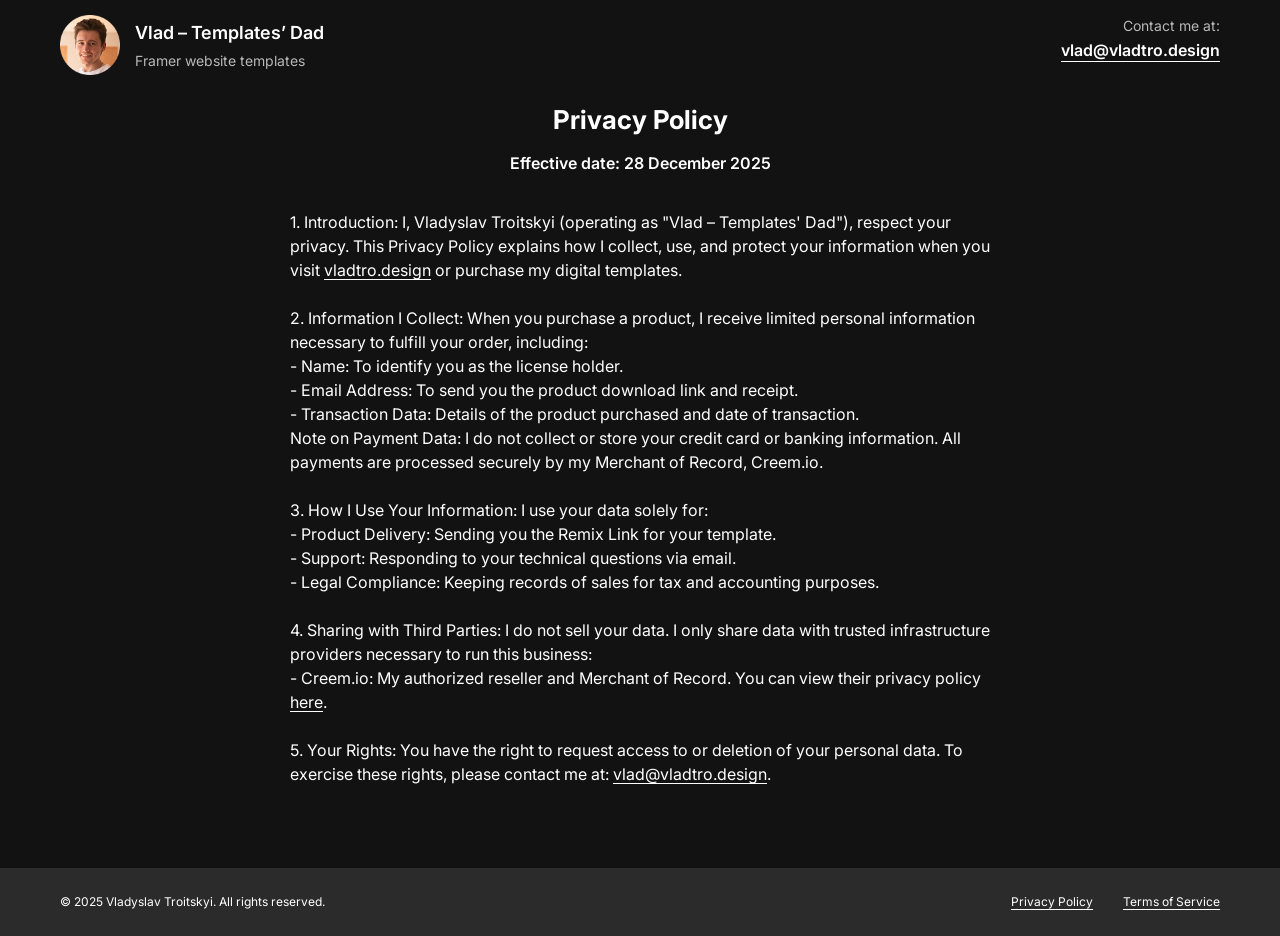
==== privacy-policy/index.html @ 1c3011d7 "Add files via upload" ====
<!DOCTYPE html>
<html lang="en">

<head>
    <meta charset="UTF-8">
    <meta name="viewport" content="width=device-width, initial-scale=1.0">
    <title>Privacy Policy | Vlad – Templates’ Dad</title>

    <link rel="stylesheet" href="../style.css">

    <link rel="preconnect" href="https://fonts.googleapis.com">
    <link rel="preconnect" href="https://fonts.gstatic.com" crossorigin>
    <link href="https://fonts.googleapis.com/css2?family=Inter:wght@400;600;700&display=swap" rel="stylesheet">

    <link rel="icon" type="image/png" href="../img/Vlad-Tro-logo.png">
</head>

<body>

    <header class="header">
        <div class="container">
            <div class="header-wrapper">
                <a href="/" class="logo">
                    <img src="../img/Vlad-Templates-Dad-logo.png" alt="" class="logo-img">
                    <div class="logo-text">
                        <div class="logo-name">Vlad – Templates’ Dad</div>
                        <div class="logo-description">Framer website templates</div>
                    </div>
                </a>
                <div class="contact">
                    <div class="contact-text">Contact me at:</div>
                    <a href="mailto:vlad@vladtro.design" target="_blank" class="contact-email">vlad@vladtro.design</a>
                </div>
            </div>
        </div>
    </header>

    <section class="legal-hero">
        <div class="container">
            <div class="legal-wrapper">
                <div class="legal-top">
                    <h1 class="hero-heading">Privacy Policy</h1>

                    <div class="effective-date">Effective date: 28 December 2025</div>
                </div>

                <p class="legal-text">1. Introduction: I, Vladyslav Troitskyi (operating as "Vlad – Templates' Dad"),
                    respect your privacy. This Privacy Policy explains how I collect, use, and protect your information
                    when you visit <a href="https://vladtro.design">vladtro.design</a> or purchase my digital templates.
                    <br>
                    <br>
                    2. Information I Collect: When you purchase a product, I receive limited personal information
                    necessary to fulfill your order, including:<br>
                    - Name: To identify you as the license holder. <br>
                    - Email Address: To send you the product download link and receipt.<br>
                    - Transaction Data: Details of the product purchased and date of transaction.<br>
                    Note on Payment Data: I do not collect or store your credit card or banking information. All payments are processed securely by my Merchant of Record, Creem.io.
                    <br>
                    <br>
                    3. How I Use Your Information: I use your data solely for:<br>
                    - Product Delivery: Sending you the Remix Link for your template.<br>
                    - Support: Responding to your technical questions via email.<br>
                    - Legal Compliance: Keeping records of sales for tax and accounting purposes.
                    <br>
                    <br>
                    4. Sharing with Third Parties: I do not sell your data. I only share data with trusted infrastructure providers necessary to run this business:<br>
                    - Creem.io: My authorized reseller and Merchant of Record. You can view their privacy policy <a href="https://www.creem.io/privacy" target="_blank">here</a>.
                    <br>
                    <br>
                    5. Your Rights: You have the right to request access to or deletion of your personal data. To exercise these rights, please contact me at: <a href="mailto:vlad@vladtro.design" target="_blank">vlad@vladtro.design</a>.
                </p>
            </div>
        </div>
    </section>

    <footer class="footer">
        <div class="container">
            <div class="footer-wrapper">
                <div>© 2025 Vladyslav Troitskyi. All rights reserved.</div>
                <div class="legal">
                    <a href="../privacy-policy/index.html" class="legal-link">Privacy Policy</a>
                    <a href="../terms-of-service/index.html" class="legal-link">Terms of Service</a>
                </div>
            </div>
        </div>
    </footer>

</body>

</html>
---- style.css ----
*, *::before, *::after {
    box-sizing: border-box;
}

body {
    margin: 0;
    position: relative;
    font-family: 'Inter', sans-serif;
    font-weight: 400;
    line-height: 1.5;
    background-color: #121212; 
    color: #ffffff; 
}

a {
    text-decoration: none;
    color: white;
}

p {
    margin: 0;
}

img {
    max-width: 100%;
    height: auto;
    display: block;
}

.container {
    width: 100%;
    max-width: 1200px;
    padding: 0 20px;
    margin: 0 auto;
}

.header {
    padding: 15px 0;
    padding-bottom: 0;
    position: absolute;
    left: 0;
    right: 0;
    top: 0;
}

.header-wrapper {
    display: flex;
    justify-content: space-between;
}

.logo-img {
    width: 60px;
}

.logo {
    display: flex;
    align-items: center;
    column-gap: 15px;
}

.logo-text {
    display: flex;
    flex-direction: column;
    gap: 4px;
}

.logo-name {
    font-size: 18px;
    font-weight: 600;
}

.logo-description {
    font-size: 14px;
    opacity: .7;
}

.contact {
    text-align: right;
    display: flex;
    flex-direction: column;
    gap: 2px;
}

.contact-text {
    font-size: 14px;
    opacity: .7;
}

.contact-email {
    font-weight: 600;
    text-decoration: underline;
    text-underline-offset: 5px;
    transition: opacity .3s ease;
}

.contact-email:hover, .legal-link:hover, .legal-text a:hover {
    opacity: .7;
}

.hero-wrapper {
    display: flex;
    flex-direction: column;
    gap: 35px;
}

.hero-heading {
    font-size: 26px;
    font-weight: 700;
    text-align: center;
    max-width: 500px;
    margin: 0 auto;
}

.product {
    max-width: 315px;
    background-color: #2B2B2B;
}

.product-top {
    display: flex;
    justify-content: space-between;
    font-weight: 600;
    font-size: 20px;
    width: 100%;
}

.product-inner {
    display: flex;
    flex-direction: column;
    gap: 20px;
    align-items: flex-start;
    padding: 20px 25px;
    padding-bottom: 30px;
}

.product-description {
    font-size: 14px;
    margin: 0;
}

.product-text {
    display: flex;
    flex-direction: column;
    align-items: center;
    gap: 8px;
}

.product-button {
    font-size: 14px;
    font-weight: 600;
    text-transform: uppercase;
    padding: 8px 22px;
    background-color: white;
    color: black;
    font-family: 'Inter', sans-serif;
    transition: background-color .3s ease;
}

.product-button:hover {
    background-color: rgb(193, 193, 193);
}

.hero-products {
    display: flex;
    gap: 30px;
    flex-wrap: wrap;
    justify-content: center;
}

.footer {
    background-color: #2B2B2B;
    padding: 25px 0;
    font-size: 12px;
    position: absolute;
    left: 0;
    right: 0;
    bottom: 0;
}

.footer-wrapper {
    display: flex;
    justify-content: space-between;
}

.legal {
    display: flex;
    gap: 30px;
}

.legal-link, .legal-text a {
    text-decoration: underline;
    text-underline-offset: 3px;
    transition: opacity .3s ease;
}

.hero {
    height: 100vh;
    height: 100dvh;
    min-height: 690px;
    display: flex;
    align-items: center;
    padding-bottom: 40px;
}

.legal-hero {
    padding-top: 100px;
    padding-bottom: 150px;
}

.legal-wrapper {
    text-align: center;
    display: flex;
    flex-direction: column;
    gap: 35px;
}

.effective-date {
    margin-top: 12px;
    font-weight: 600;
}

.legal-text {
    max-width: 700px;
    margin: 0 auto;
    text-align: left;
}
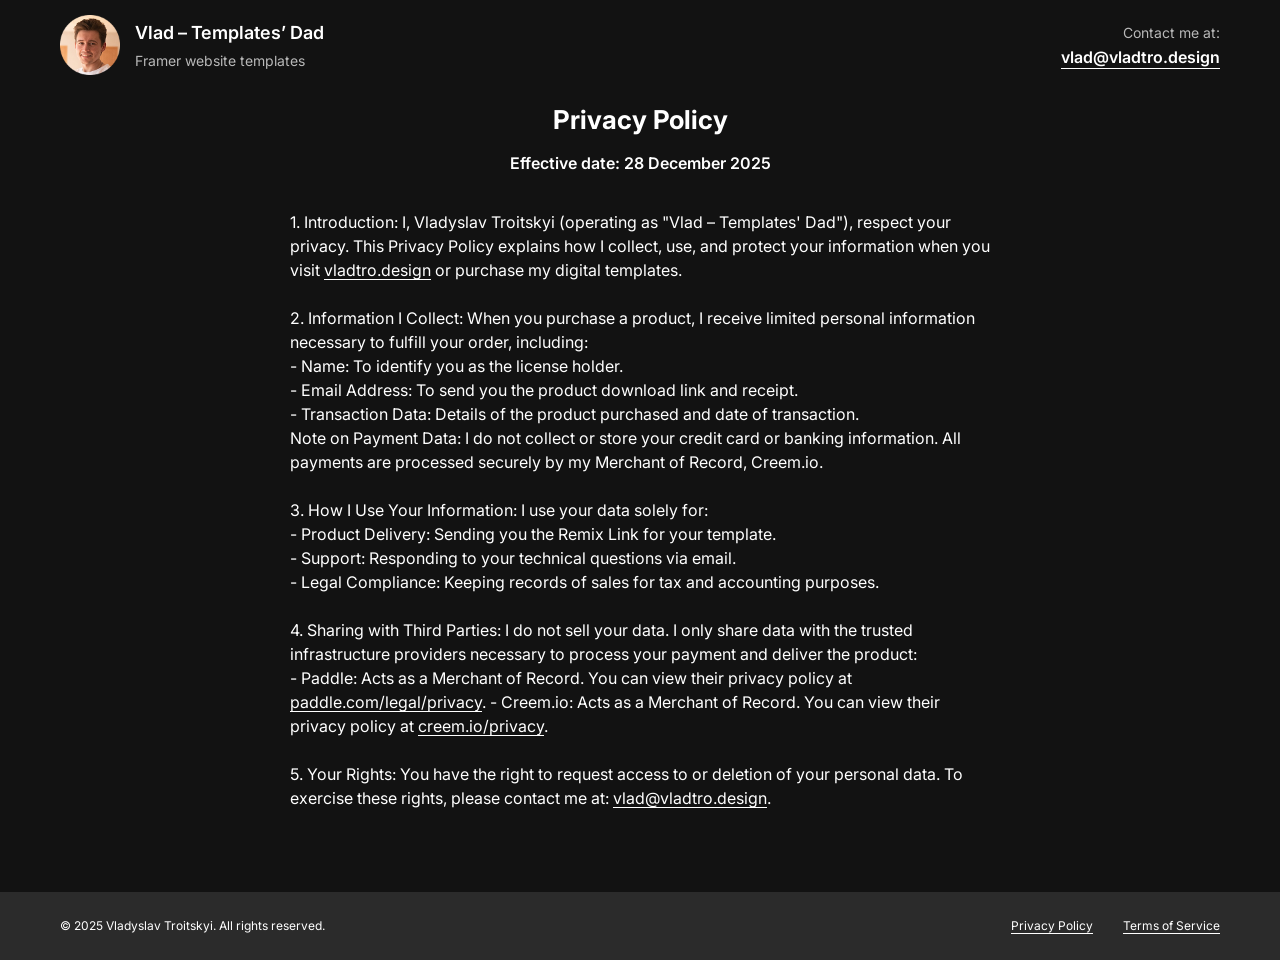
==== commit d691d910: "Revise privacy policy and update effective date Updated the privacy policy to reflect changes in dat" ====
--- a/privacy-policy/index.html
+++ b/privacy-policy/index.html
@@ -63,8 +63,9 @@
                     - Legal Compliance: Keeping records of sales for tax and accounting purposes.
                     <br>
                     <br>
-                    4. Sharing with Third Parties: I do not sell your data. I only share data with trusted infrastructure providers necessary to run this business:<br>
-                    - Creem.io: My authorized reseller and Merchant of Record. You can view their privacy policy <a href="https://www.creem.io/privacy" target="_blank">here</a>.
+                    4. Sharing with Third Parties: I do not sell your data. I only share data with the trusted infrastructure providers necessary to process your payment and deliver the product:<br>
+                    - Paddle: Acts as a Merchant of Record. You can view their privacy policy at <a href="https://www.paddle.com/legal/privacy" target="_blank">paddle.com/legal/privacy</a>.
+                    - Creem.io: Acts as a Merchant of Record. You can view their privacy policy at <a href="https://www.creem.io/privacy" target="_blank">creem.io/privacy</a>.
                     <br>
                     <br>
                     5. Your Rights: You have the right to request access to or deletion of your personal data. To exercise these rights, please contact me at: <a href="mailto:vlad@vladtro.design" target="_blank">vlad@vladtro.design</a>.
@@ -78,8 +79,8 @@
             <div class="footer-wrapper">
                 <div>© 2025 Vladyslav Troitskyi. All rights reserved.</div>
                 <div class="legal">
-                    <a href="../privacy-policy/index.html" class="legal-link">Privacy Policy</a>
-                    <a href="../terms-of-service/index.html" class="legal-link">Terms of Service</a>
+                    <a href="../privacy-policy/" class="legal-link">Privacy Policy</a>
+                    <a href="../terms-of-service/" class="legal-link">Terms of Service</a>
                 </div>
             </div>
         </div>
@@ -87,4 +88,6 @@
 
 </body>
 
-</html>+
+</html>
+
--- a/style.css
+++ b/style.css
@@ -46,6 +46,7 @@
 .header-wrapper {
     display: flex;
     justify-content: space-between;
+    align-items: center;
 }
 
 .logo-img {
@@ -223,4 +224,32 @@
     max-width: 700px;
     margin: 0 auto;
     text-align: left;
-}+}
+
+@media (max-width: 700px) {
+    .hero {
+        height: auto;
+        min-height: auto;
+        padding-top: 180px;
+        padding-bottom: 150px;
+    }
+    
+    .footer-wrapper {
+        flex-direction: column;
+        gap: 10px;
+        align-items: center;
+    }
+
+    .header-wrapper {
+        flex-direction: column;
+        gap: 15px;
+    }
+    
+    .contact-text {
+        display: none;
+    }
+    .legal-hero {
+        padding-top: 180px;
+    }
+}
+
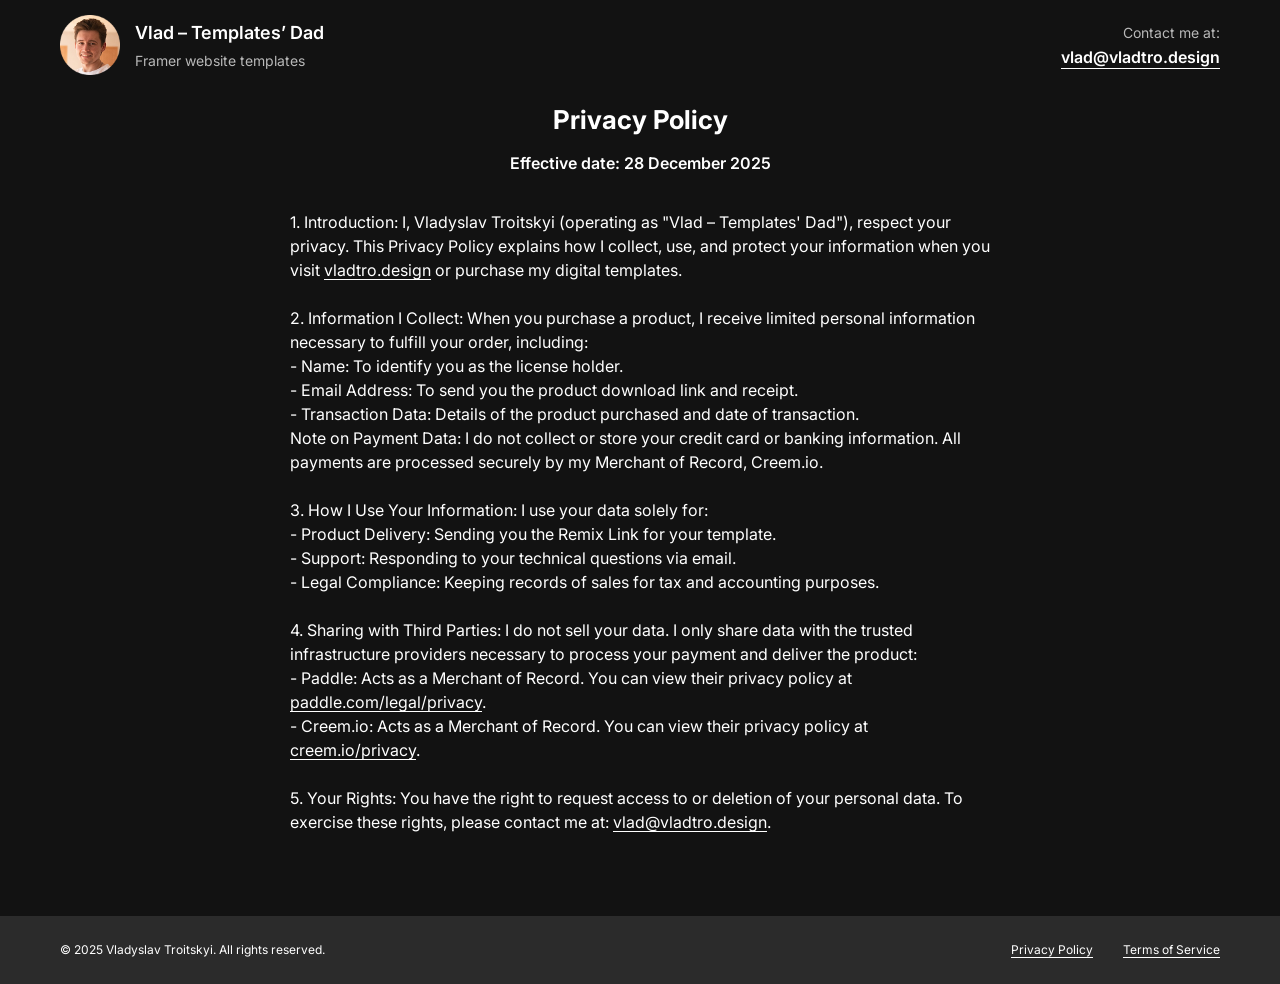
==== commit d6a08e1a: "Fix HTML encoding issues in privacy policy page" ====
--- a/privacy-policy/index.html
+++ b/privacy-policy/index.html
@@ -64,7 +64,7 @@
                     <br>
                     <br>
                     4. Sharing with Third Parties: I do not sell your data. I only share data with the trusted infrastructure providers necessary to process your payment and deliver the product:<br>
-                    - Paddle: Acts as a Merchant of Record. You can view their privacy policy at <a href="https://www.paddle.com/legal/privacy" target="_blank">paddle.com/legal/privacy</a>.
+                    - Paddle: Acts as a Merchant of Record. You can view their privacy policy at <a href="https://www.paddle.com/legal/privacy" target="_blank">paddle.com/legal/privacy</a>.<br>
                     - Creem.io: Acts as a Merchant of Record. You can view their privacy policy at <a href="https://www.creem.io/privacy" target="_blank">creem.io/privacy</a>.
                     <br>
                     <br>
@@ -91,3 +91,4 @@
 
 </html>
 
+
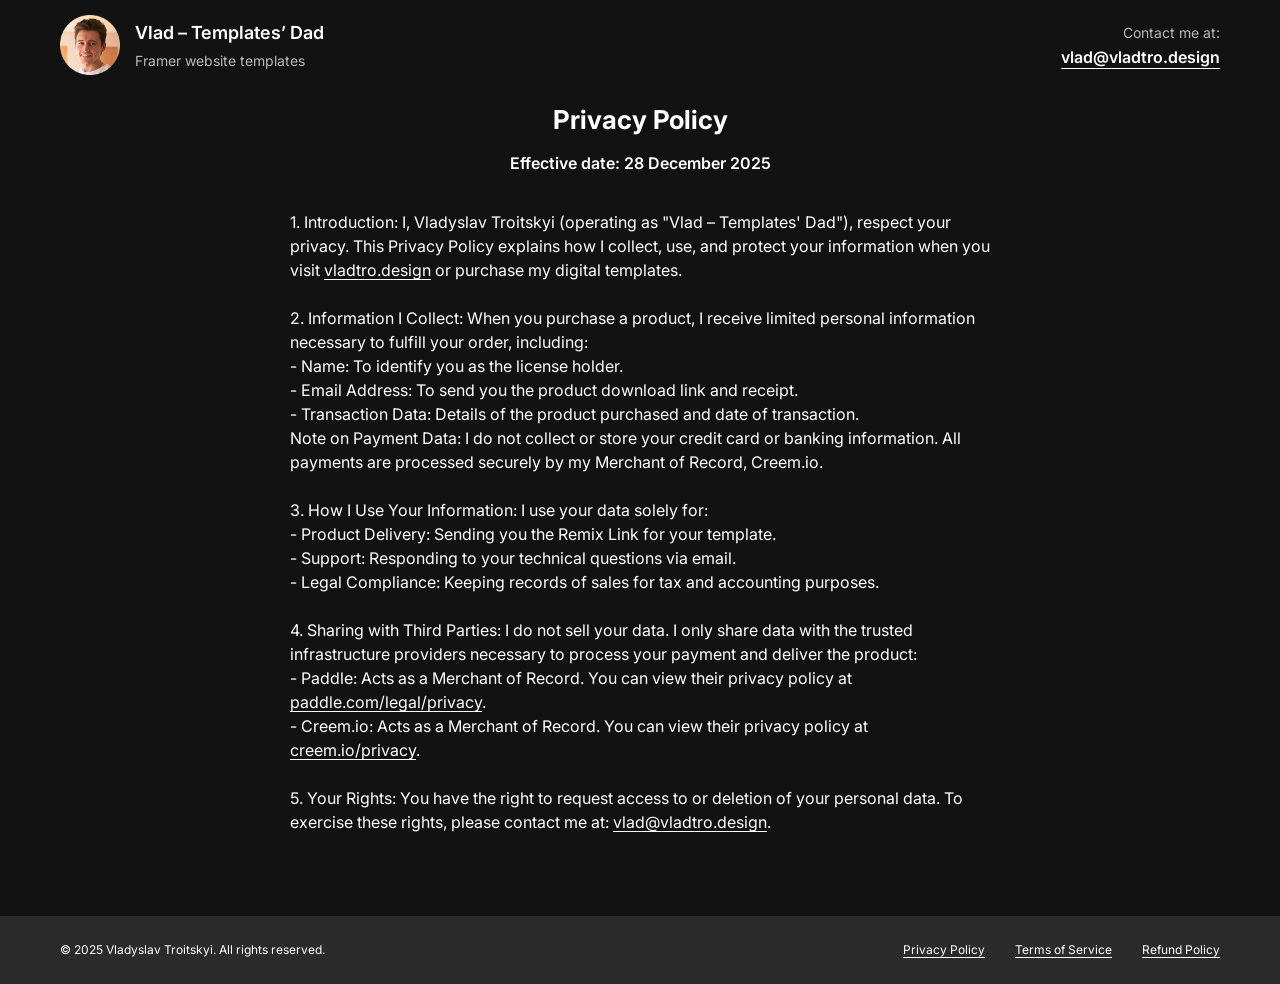
==== commit 9a8305ff: "Update privacy policy footer with Refund Policy link Added a link to the Refund Policy in the footer" ====
--- a/privacy-policy/index.html
+++ b/privacy-policy/index.html
@@ -35,7 +35,7 @@
         </div>
     </header>
 
-    <section class="legal-hero">
+    <section class="hero">
         <div class="container">
             <div class="legal-wrapper">
                 <div class="legal-top">
@@ -81,6 +81,7 @@
                 <div class="legal">
                     <a href="../privacy-policy/" class="legal-link">Privacy Policy</a>
                     <a href="../terms-of-service/" class="legal-link">Terms of Service</a>
+                    <a href="../refund-policy/" class="legal-link">Refund Policy</a>
                 </div>
             </div>
         </div>
@@ -92,3 +93,5 @@
 </html>
 
 
+
+
--- a/style.css
+++ b/style.css
@@ -9,7 +9,8 @@
     font-weight: 400;
     line-height: 1.5;
     background-color: #121212; 
-    color: #ffffff; 
+    color: #ffffff;
+    min-height: 100vh;
 }
 
 a {
@@ -195,15 +196,15 @@
 }
 
 .hero {
-    height: 100vh;
+    /* height: 100vh;
     height: 100dvh;
     min-height: 690px;
     display: flex;
     align-items: center;
-    padding-bottom: 40px;
-}
-
-.legal-hero {
+    padding-bottom: 40px; */
+}
+
+.hero {
     padding-top: 100px;
     padding-bottom: 150px;
 }
@@ -231,7 +232,7 @@
         height: auto;
         min-height: auto;
         padding-top: 180px;
-        padding-bottom: 150px;
+        padding-bottom: 180px;
     }
     
     .footer-wrapper {
@@ -248,8 +249,7 @@
     .contact-text {
         display: none;
     }
-    .legal-hero {
-        padding-top: 180px;
-    }
-}
-
+}
+
+
+
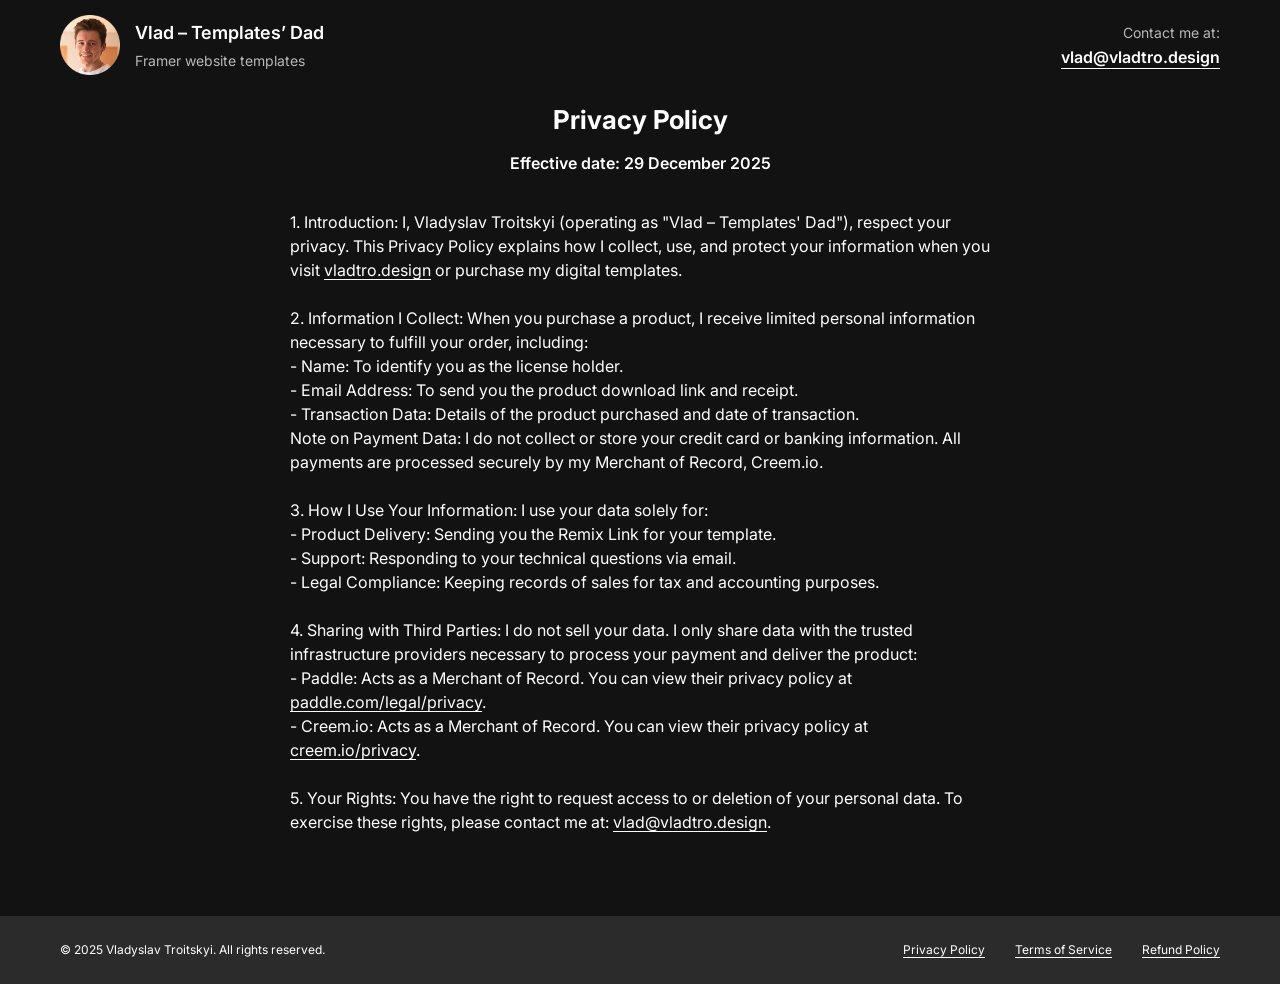
==== commit 16c2bffb: "Change effective date in privacy policy Updated effective date in privacy policy." ====
--- a/privacy-policy/index.html
+++ b/privacy-policy/index.html
@@ -41,7 +41,7 @@
                 <div class="legal-top">
                     <h1 class="hero-heading">Privacy Policy</h1>
 
-                    <div class="effective-date">Effective date: 28 December 2025</div>
+                    <div class="effective-date">Effective date: 29 December 2025</div>
                 </div>
 
                 <p class="legal-text">1. Introduction: I, Vladyslav Troitskyi (operating as "Vlad – Templates' Dad"),
@@ -95,3 +95,4 @@
 
 
 
+
